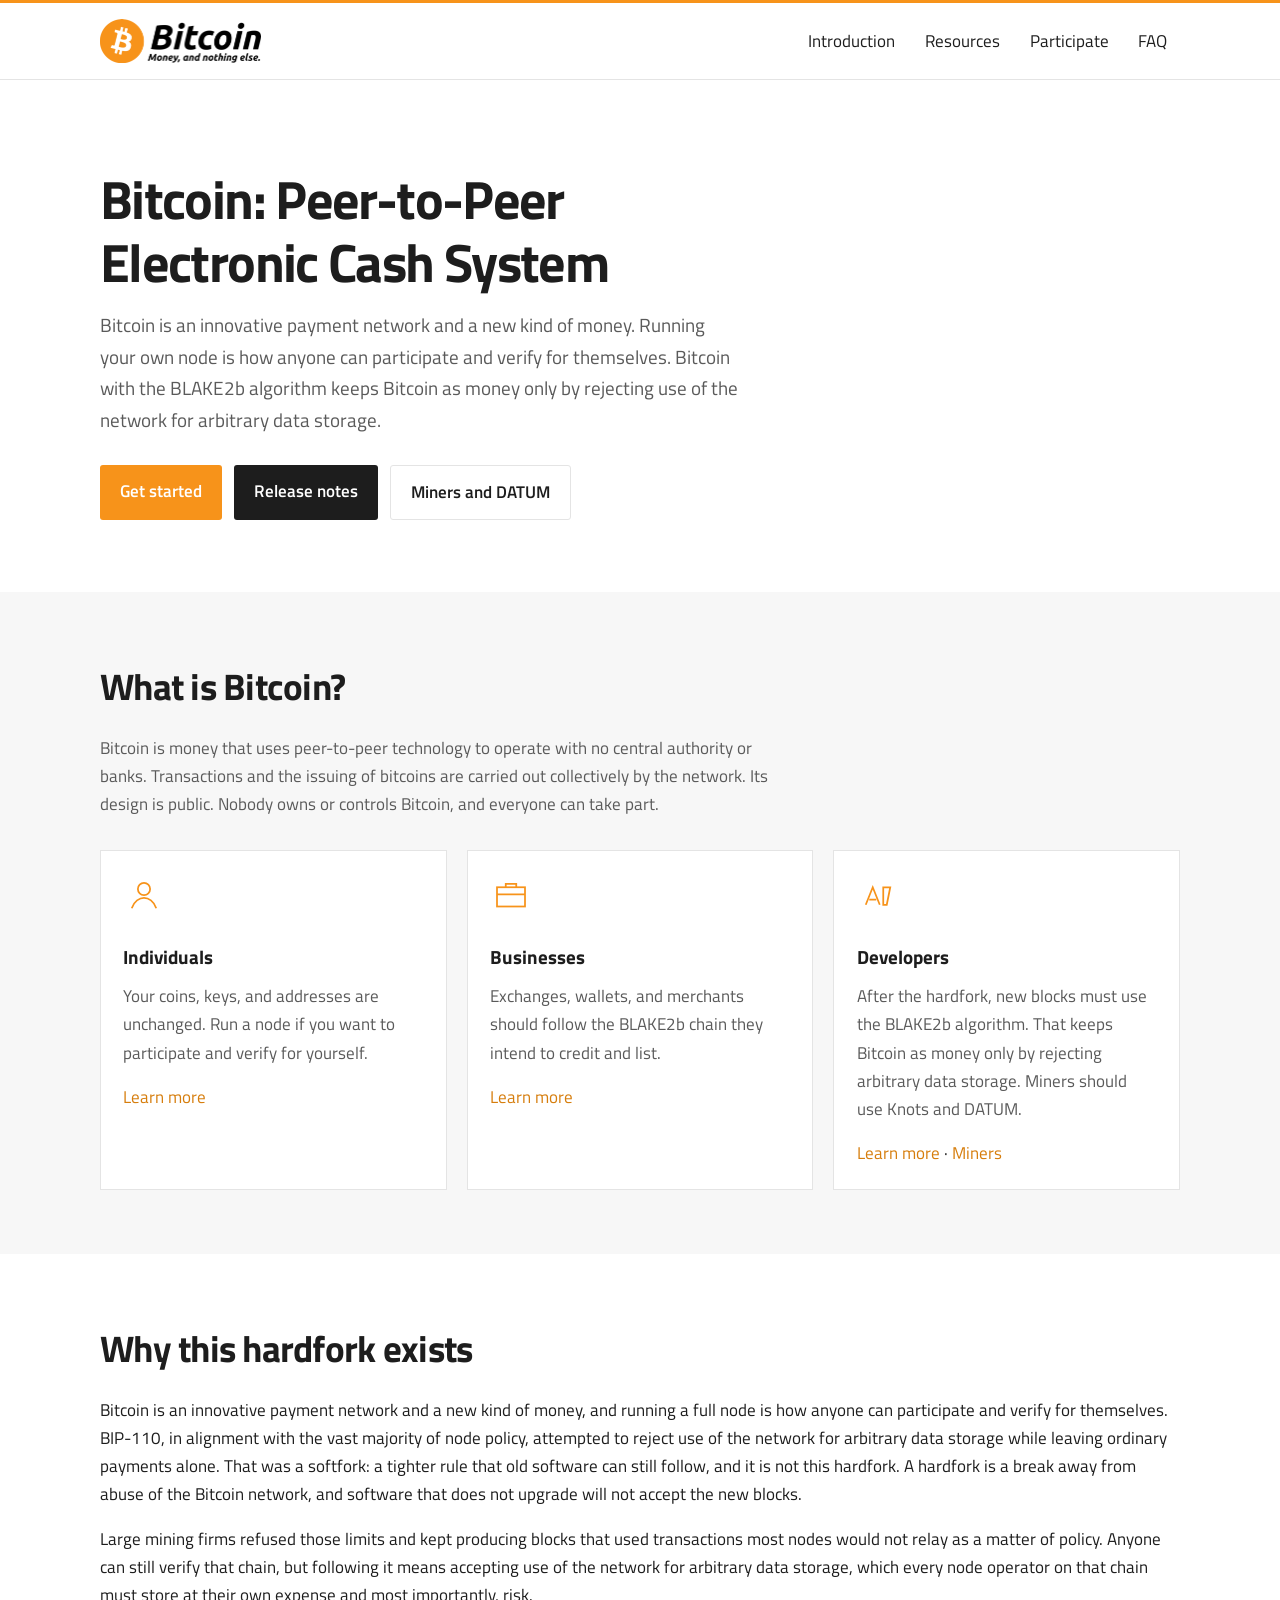
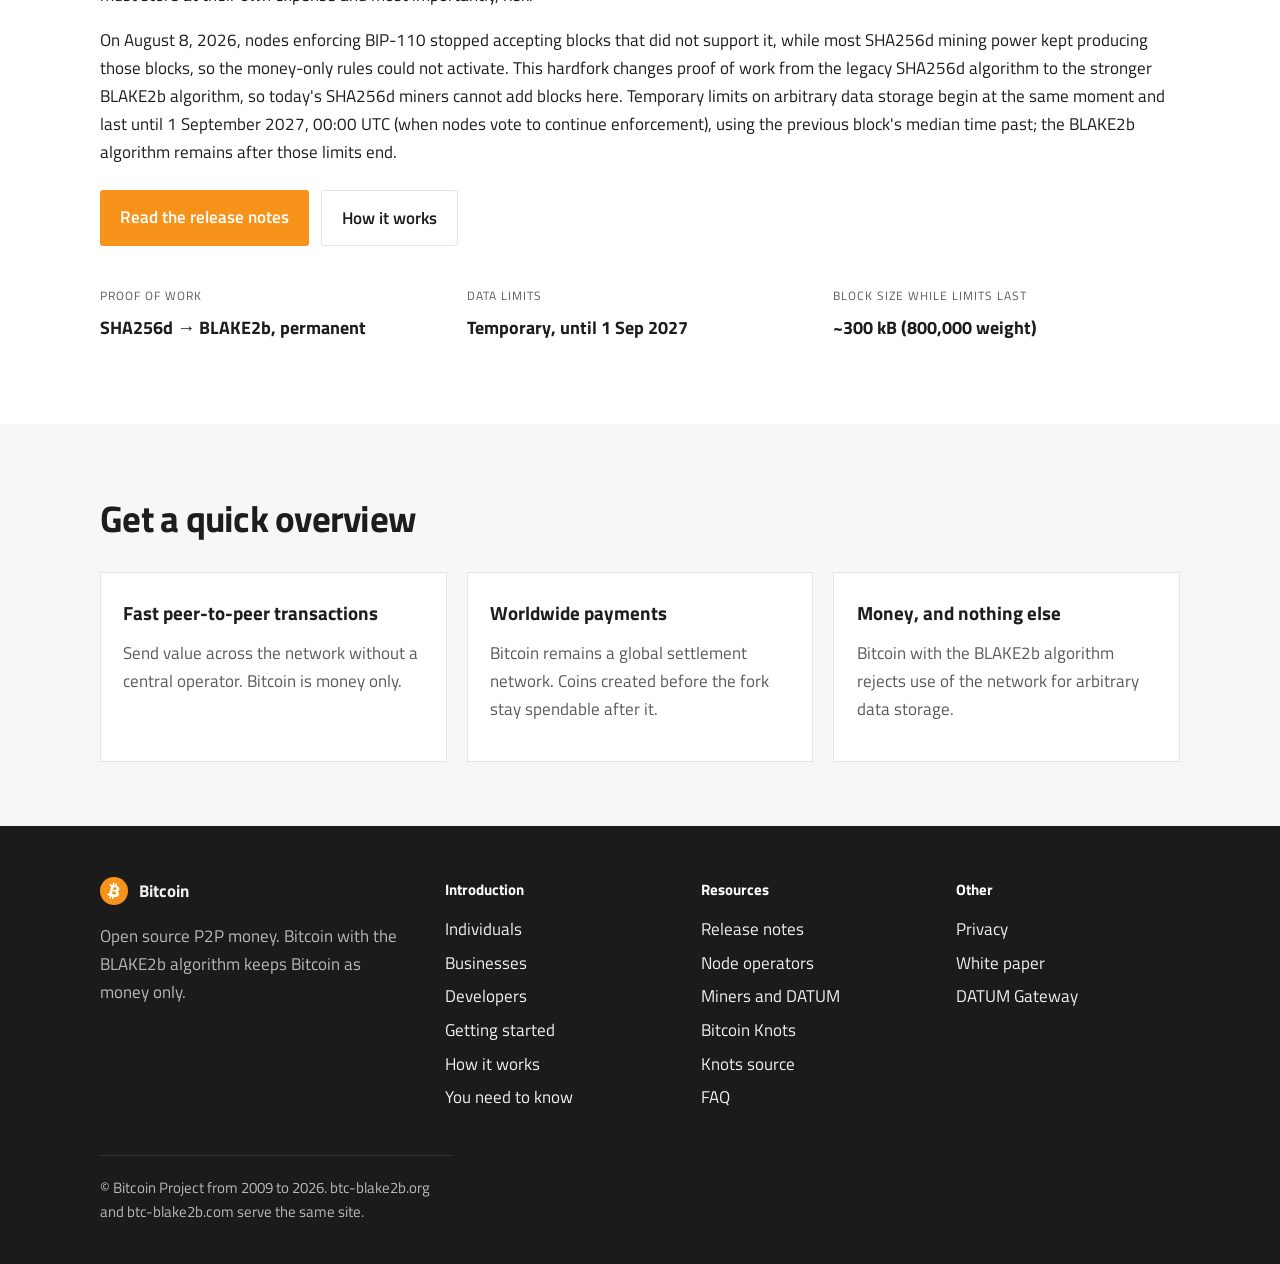
==== index.html @ 5c1cc830 "Add the public btc-blake2b.org site source." ====
<!DOCTYPE html>
<html lang="en">
<head>
    <meta charset="UTF-8">
    <meta name="viewport" content="width=device-width, initial-scale=1.0">
    <title>Bitcoin - Open source P2P money</title>
    <meta name="description" content="Bitcoin is an innovative payment network and a new kind of money. Bitcoin with the BLAKE2b algorithm keeps Bitcoin as money only by rejecting arbitrary data storage.">
    <meta name="keywords" content="Bitcoin, BIP-110, BLAKE2b, proof of work, hardfork, peer-to-peer electronic cash, node">
    <meta name="author" content="Bitcoin">
    <meta name="robots" content="index,follow,max-image-preview:large,max-snippet:-1,max-video-preview:-1">
    <meta name="referrer" content="strict-origin-when-cross-origin">
    <meta name="theme-color" content="#f7931a">
    <link rel="canonical" href="https://btc-blake2b.org/">
    <meta property="og:title" content="Bitcoin - Open source P2P money">
    <meta property="og:description" content="Bitcoin is an innovative payment network and a new kind of money. Bitcoin with the BLAKE2b algorithm keeps Bitcoin as money only by rejecting arbitrary data storage.">
    <meta property="og:type" content="website">
    <meta property="og:site_name" content="Bitcoin">
    <meta property="og:url" content="https://btc-blake2b.org/">
    <meta property="og:image" content="https://btc-blake2b.org/media/og-image.png?v=2">
    <meta property="og:image:type" content="image/png">
    <meta property="og:image:width" content="1200">
    <meta property="og:image:height" content="628">
    <meta name="twitter:card" content="summary_large_image">
    <meta name="twitter:title" content="Bitcoin - Open source P2P money">
    <meta name="twitter:description" content="Bitcoin is an innovative payment network and a new kind of money. Bitcoin with the BLAKE2b algorithm keeps Bitcoin as money only by rejecting arbitrary data storage.">
    <meta name="twitter:image" content="https://btc-blake2b.org/media/og-image.png?v=2">
    <link rel="icon" href="/media/logo.svg" type="image/svg+xml">
    <link rel="apple-touch-icon" href="/media/logo.svg">
    <link rel="stylesheet" href="/static/style.css?v=8">
    <script type="application/ld+json">
    {
        "@context": "https://schema.org",
        "@type": "WebSite",
        "name": "Bitcoin",
        "url": "https://btc-blake2b.org/",
        "description": "Bitcoin is an innovative payment network and a new kind of money. Bitcoin with the BLAKE2b algorithm keeps Bitcoin as money only by rejecting arbitrary data storage.",
        "alternateName": ["btc-blake2b.org", "btc-blake2b.com"]
    }
    </script>
</head>
<body>
    <a class="skip-link" href="#content">Skip to content</a>
    <header class="site-header">
        <div class="wrap header-bar">
            <a class="brand" href="/">
                <img src="/media/header-logo.png?v=2" alt="Bitcoin">
            </a>
            <button class="nav-toggle" type="button" data-nav-toggle aria-expanded="false" aria-controls="site-nav">Menu</button>
            <nav class="site-nav" id="site-nav" data-site-nav aria-label="Primary">
                <div class="nav-item" data-dropdown>
                    <button type="button" data-dropdown-button aria-expanded="false">Introduction</button>
                    <div class="dropdown-menu">
                        <a href="/individuals">Individuals</a>
                        <a href="/businesses">Businesses</a>
                        <a href="/developers">Developers</a>
                        <a href="/getting-started">Getting started</a>
                        <a href="/how-it-works">How it works</a>
                        <a href="/you-need-to-know">You need to know</a>
                    </div>
                </div>
                <div class="nav-item" data-dropdown>
                    <button type="button" data-dropdown-button aria-expanded="false">Resources</button>
                    <div class="dropdown-menu">
                        <a href="/release">Release notes</a>
                        <a href="/nodes">Node operators</a>
                        <a href="/miners">Miners and DATUM</a>
                        <a href="https://bitcoinknots.org/" rel="noopener">Bitcoin Knots</a>
                        <a href="https://github.com/bitcoinknots/bitcoin" rel="noopener">Knots source</a>
                    </div>
                </div>
                <a href="/getting-started">Participate</a>
                <a href="/faq">FAQ</a>
            </nav>
        </div>
    </header>

    <main id="content">
        <section class="hero">
            <div class="wrap">
                <h1>Bitcoin: Peer-to-Peer Electronic Cash System</h1>
                <p class="lede">Bitcoin is an innovative payment network and a new kind of money. Running your own node is how anyone can participate and verify for themselves. Bitcoin with the BLAKE2b algorithm keeps Bitcoin as money only by rejecting use of the network for arbitrary data storage.</p>
                <div class="hero-actions">
                    <a class="button button-primary" href="/getting-started">Get started</a>
                    <a class="button button-secondary" href="/release">Release notes</a>
                    <a class="button button-ghost" href="/miners">Miners and DATUM</a>
                </div>
            </div>
        </section>

        <section class="section section-wash">
            <div class="wrap">
                <h2>What is Bitcoin?</h2>
                <p class="section-intro">Bitcoin is money that uses peer-to-peer technology to operate with no central authority or banks. Transactions and the issuing of bitcoins are carried out collectively by the network. Its design is public. Nobody owns or controls Bitcoin, and everyone can take part.</p>
                <div class="audience-grid" style="margin-top:2rem;">
                    <article class="audience-card">
                        <svg class="icon-mark" viewBox="0 0 48 48" aria-hidden="true"><circle cx="24" cy="16" r="7" fill="none" stroke="currentColor" stroke-width="2"/><path d="M10 38c2.5-8 9-12 14-12s11.5 4 14 12" fill="none" stroke="currentColor" stroke-width="2"/></svg>
                        <h3>Individuals</h3>
                        <p>Your coins, keys, and addresses are unchanged. Run a node if you want to participate and verify for yourself.</p>
                        <a href="/individuals">Learn more</a>
                    </article>
                    <article class="audience-card">
                        <svg class="icon-mark" viewBox="0 0 48 48" aria-hidden="true"><rect x="8" y="14" width="32" height="22" fill="none" stroke="currentColor" stroke-width="2"/><path d="M8 22h32M18 14v-4h12v4" fill="none" stroke="currentColor" stroke-width="2"/></svg>
                        <h3>Businesses</h3>
                        <p>Exchanges, wallets, and merchants should follow the BLAKE2b chain they intend to credit and list.</p>
                        <a href="/businesses">Learn more</a>
                    </article>
                    <article class="audience-card">
                        <svg class="icon-mark" viewBox="0 0 48 48" aria-hidden="true"><path d="M10 34l8-20 8 20M14 28h8M30 14h8l-4 20h-4z" fill="none" stroke="currentColor" stroke-width="2"/></svg>
                        <h3>Developers</h3>
                        <p>After the hardfork, new blocks must use the BLAKE2b algorithm. That keeps Bitcoin as money only by rejecting arbitrary data storage. Miners should use Knots and DATUM.</p>
                        <a href="/developers">Learn more</a> · <a href="/miners">Miners</a>
                    </article>
                </div>
            </div>
        </section>

        <section class="section">
            <div class="wrap">
                <h2>Why this hardfork exists</h2>
                <p>Bitcoin is an innovative payment network and a new kind of money, and running a full node is how anyone can participate and verify for themselves. BIP-110, in alignment with the vast majority of node policy, attempted to reject use of the network for arbitrary data storage while leaving ordinary payments alone. That was a softfork: a tighter rule that old software can still follow, and it is not this hardfork. A hardfork is a break away from abuse of the Bitcoin network, and software that does not upgrade will not accept the new blocks.</p>
                <p>Large mining firms refused those limits and kept producing blocks that used transactions most nodes would not relay as a matter of policy. Anyone can still verify that chain, but following it means accepting use of the network for arbitrary data storage, which every node operator on that chain must store at their own expense and most importantly, risk.</p>
                <p>On August 8, 2026, nodes enforcing BIP-110 stopped accepting blocks that did not support it, while most SHA256d mining power kept producing those blocks, so the money-only rules could not activate. This hardfork changes proof of work from the legacy SHA256d algorithm to the stronger BLAKE2b algorithm, so today's SHA256d miners cannot add blocks here. Temporary limits on arbitrary data storage begin at the same moment and last until 1 September 2027, 00:00 UTC (when nodes vote to continue enforcement), using the previous block's median time past; the BLAKE2b algorithm remains after those limits end.</p>
                <div class="button-row" style="margin-top:1.5rem;">
                    <a class="button button-primary" href="/release">Read the release notes</a>
                    <a class="button button-ghost" href="/how-it-works">How it works</a>
                </div>
                <dl class="fact-row">
                    <div class="fact">
                        <dt>Proof of work</dt>
                        <dd>SHA256d → BLAKE2b, permanent</dd>
                    </div>
                    <div class="fact">
                        <dt>Data limits</dt>
                        <dd>Temporary, until 1 Sep 2027</dd>
                    </div>
                    <div class="fact">
                        <dt>Block size while limits last</dt>
                        <dd>~300 kB (800,000 weight)</dd>
                    </div>
                </dl>
            </div>
        </section>

        <section class="section section-wash">
            <div class="wrap">
                <h2>Get a quick overview</h2>
                <div class="feature-grid" style="margin-top:1.5rem;">
                    <article class="feature-card">
                        <h3>Fast peer-to-peer transactions</h3>
                        <p>Send value across the network without a central operator. Bitcoin is money only.</p>
                    </article>
                    <article class="feature-card">
                        <h3>Worldwide payments</h3>
                        <p>Bitcoin remains a global settlement network. Coins created before the fork stay spendable after it.</p>
                    </article>
                    <article class="feature-card">
                        <h3>Money, and nothing else</h3>
                        <p>Bitcoin with the BLAKE2b algorithm rejects use of the network for arbitrary data storage.</p>
                    </article>
                </div>
            </div>
        </section>
    </main>

    <footer class="site-footer">
        <div class="wrap">
            <div class="footer-grid">
                <div>
                    <a class="footer-brand" href="/">
                        <img src="/media/logo.svg" alt="">
                        Bitcoin
                    </a>
                    <p>Open source P2P money. Bitcoin with the BLAKE2b algorithm keeps Bitcoin as money only.</p>
                </div>
                <div>
                    <h2>Introduction</h2>
                    <ul>
                        <li><a href="/individuals">Individuals</a></li>
                        <li><a href="/businesses">Businesses</a></li>
                        <li><a href="/developers">Developers</a></li>
                        <li><a href="/getting-started">Getting started</a></li>
                        <li><a href="/how-it-works">How it works</a></li>
                        <li><a href="/you-need-to-know">You need to know</a></li>
                    </ul>
                </div>
                <div>
                    <h2>Resources</h2>
                    <ul>
                        <li><a href="/release">Release notes</a></li>
                        <li><a href="/nodes">Node operators</a></li>
                        <li><a href="/miners">Miners and DATUM</a></li>
                        <li><a href="https://bitcoinknots.org/" rel="noopener">Bitcoin Knots</a></li>
                        <li><a href="https://github.com/bitcoinknots/bitcoin" rel="noopener">Knots source</a></li>
                        <li><a href="/faq">FAQ</a></li>
                    </ul>
                </div>
                <div>
                    <h2>Other</h2>
                    <ul>
                        <li><a href="/privacy">Privacy</a></li>
                        <li><a href="https://bitcoin.org/bitcoin.pdf" rel="noopener">White paper</a></li>
                        <li><a href="https://github.com/innerhat-dev/datum_gateway" rel="noopener">DATUM Gateway</a></li>
                    </ul>
                </div>
            </div>
            <p class="footer-note">© Bitcoin Project from 2009 to 2026. btc-blake2b.org and btc-blake2b.com serve the same site.</p>
        </div>
    </footer>
    <script src="/static/site.js?v=4"></script>
</body>
</html>
---- static/style.css ----
/* Titillium Web, same faces bitcoin.org ships. SIL Open Font License 1.1. Served locally. */
@font-face {
  font-family: "Titillium Web";
  src: url("/static/fonts/TitilliumWeb-Regular.woff2") format("woff2"),
       url("/static/fonts/TitilliumWeb-Regular.woff") format("woff");
  font-weight: 400;
  font-style: normal;
  font-display: swap;
}

@font-face {
  font-family: "Titillium Web";
  src: url("/static/fonts/TitilliumWeb-Italic.woff2") format("woff2"),
       url("/static/fonts/TitilliumWeb-Italic.woff") format("woff");
  font-weight: 400;
  font-style: italic;
  font-display: swap;
}

@font-face {
  font-family: "Titillium Web";
  src: url("/static/fonts/TitilliumWeb-SemiBold.woff2") format("woff2"),
       url("/static/fonts/TitilliumWeb-SemiBold.woff") format("woff");
  font-weight: 600;
  font-style: normal;
  font-display: swap;
}

@font-face {
  font-family: "Titillium Web";
  src: url("/static/fonts/TitilliumWeb-Bold.woff2") format("woff2"),
       url("/static/fonts/TitilliumWeb-Bold.woff") format("woff");
  font-weight: 700;
  font-style: normal;
  font-display: swap;
}

:root {
  --btc-orange: #f7931a;
  --btc-orange-dark: #d67d0c;
  --ink: #1d1d1d;
  --muted: #5a5a5a;
  --line: #e4e4e4;
  --paper: #ffffff;
  --wash: #f7f7f7;
  --footer: #1b1b1b;
  --max: 1080px;
  --font: "Titillium Web", Arial, sans-serif;
}

*,
*::before,
*::after {
  box-sizing: border-box;
}

html {
  scroll-behavior: smooth;
}

body {
  margin: 0;
  color: var(--ink);
  background: var(--paper);
  font-family: var(--font);
  font-size: 17px;
  line-height: 1.65;
}

img {
  max-width: 100%;
  height: auto;
}

a {
  color: var(--btc-orange-dark);
  text-decoration: none;
}

a:hover,
a:focus-visible {
  color: var(--btc-orange);
  text-decoration: underline;
}

code {
  font-family: Consolas, "Liberation Mono", Menlo, monospace;
  font-size: 0.92em;
  background: #f1f1f1;
  padding: 0.1em 0.35em;
  border-radius: 3px;
}

pre {
  overflow-x: auto;
  background: #f1f1f1;
  padding: 1rem 1.1rem;
  border-radius: 3px;
}

pre code {
  padding: 0;
  background: none;
}

.skip-link {
  position: absolute;
  left: -999px;
  top: 0;
  background: var(--ink);
  color: #fff;
  padding: 0.6rem 1rem;
  z-index: 100;
}

.skip-link:focus {
  left: 1rem;
  top: 1rem;
}

.wrap {
  width: min(calc(100% - 2.5rem), var(--max));
  margin: 0 auto;
}

.site-header {
  border-top: 3px solid var(--btc-orange);
  border-bottom: 1px solid var(--line);
  background: var(--paper);
}

.header-bar {
  display: flex;
  align-items: center;
  justify-content: space-between;
  min-height: 76px;
  gap: 1.5rem;
}

.brand {
  display: flex;
  align-items: center;
  gap: 0.7rem;
  color: var(--ink);
  text-decoration: none;
  font-weight: 700;
  letter-spacing: 0.01em;
}

.brand:hover,
.brand:focus-visible {
  color: var(--ink);
  text-decoration: none;
}

.brand img {
  display: block;
  height: 44px;
  width: auto;
}

.brand-text {
  display: flex;
  flex-direction: column;
  line-height: 1.1;
}

.brand-text strong {
  font-size: 1.15rem;
}

.brand-text span {
  font-size: 0.72rem;
  font-weight: 600;
  letter-spacing: 0.08em;
  text-transform: uppercase;
  color: var(--muted);
}

.nav-toggle {
  display: none;
  border: 1px solid var(--line);
  background: var(--paper);
  color: var(--ink);
  padding: 0.45rem 0.7rem;
  font: inherit;
  cursor: pointer;
}

.site-nav {
  display: flex;
  align-items: center;
  gap: 0.25rem;
}

.nav-item {
  position: relative;
}

.site-nav a,
.site-nav button {
  display: block;
  padding: 0.7rem 0.8rem;
  color: var(--ink);
  background: none;
  border: 0;
  font: inherit;
  cursor: pointer;
}

.site-nav a:hover,
.site-nav button:hover,
.site-nav a:focus-visible,
.site-nav button:focus-visible,
.site-nav a[aria-current="page"] {
  color: var(--btc-orange-dark);
  text-decoration: none;
}

.dropdown-menu {
  display: none;
  position: absolute;
  top: 100%;
  left: 0;
  min-width: 220px;
  background: var(--paper);
  border: 1px solid var(--line);
  box-shadow: 0 10px 24px rgba(0, 0, 0, 0.08);
  padding: 0.4rem 0;
  z-index: 20;
}

.nav-item:hover .dropdown-menu,
.nav-item:focus-within .dropdown-menu,
.nav-item.is-open .dropdown-menu {
  display: block;
}

.dropdown-menu a {
  padding: 0.55rem 1rem;
}

.hero {
  padding: 5.5rem 0 4.5rem;
}

.hero h1 {
  margin: 0 0 1rem;
  font-size: clamp(2.1rem, 5vw, 3.4rem);
  line-height: 1.15;
  letter-spacing: -0.03em;
  max-width: 18ch;
}

.hero .lede {
  max-width: 40rem;
  font-size: 1.2rem;
  color: var(--muted);
  margin: 0 0 1.8rem;
}

.hero-actions,
.button-row {
  display: flex;
  flex-wrap: wrap;
  gap: 0.75rem;
}

.button {
  display: inline-block;
  padding: 0.8rem 1.25rem;
  border-radius: 3px;
  font-weight: 600;
  text-decoration: none;
}

.button:hover,
.button:focus-visible {
  text-decoration: none;
}

.button-primary {
  background: var(--btc-orange);
  color: #fff;
}

.button-primary:hover,
.button-primary:focus-visible {
  background: var(--btc-orange-dark);
  color: #fff;
}

.button-secondary {
  background: var(--ink);
  color: #fff;
}

.button-secondary:hover,
.button-secondary:focus-visible {
  color: #fff;
  opacity: 0.92;
}

.button-ghost {
  border: 1px solid var(--line);
  color: var(--ink);
  background: var(--paper);
}

.button-ghost:hover,
.button-ghost:focus-visible {
  color: var(--ink);
  border-color: var(--ink);
}

.section {
  padding: 4rem 0;
}

.section-wash {
  background: var(--wash);
}

.section h2,
.page-header h1 {
  margin: 0 0 1rem;
  font-size: clamp(1.7rem, 3vw, 2.3rem);
  letter-spacing: -0.02em;
}

.section-intro,
.page-header p {
  max-width: 42rem;
  color: var(--muted);
}

.page-header {
  padding: 3.2rem 0 0.5rem;
}

.page-header .kicker {
  margin: 0 0 0.6rem;
  color: var(--btc-orange-dark);
  font-size: 0.82rem;
  font-weight: 700;
  letter-spacing: 0.08em;
  text-transform: uppercase;
}

.prose {
  max-width: 46rem;
  padding: 0 0 4rem;
}

.prose h2,
.prose h3 {
  margin-top: 2.2rem;
  letter-spacing: -0.02em;
}

.prose p,
.prose li {
  color: #333;
}

.prose ul,
.prose ol {
  padding-left: 1.2rem;
}

.prose table {
  width: 100%;
  border-collapse: collapse;
  margin: 1.2rem 0;
  font-size: 0.95rem;
}

.prose th,
.prose td {
  text-align: left;
  vertical-align: top;
  padding: 0.55rem 0.7rem 0.55rem 0;
  border-bottom: 1px solid var(--line);
}

.prose th {
  font-weight: 600;
  color: var(--ink);
}

.card-grid,
.feature-grid,
.audience-grid {
  display: grid;
  gap: 1.25rem;
}

.audience-grid,
.feature-grid {
  grid-template-columns: repeat(3, 1fr);
}

.card-grid {
  grid-template-columns: repeat(2, 1fr);
}

.card,
.audience-card,
.feature-card {
  background: var(--paper);
  border: 1px solid var(--line);
  padding: 1.5rem 1.4rem 1.4rem;
}

.audience-card h3,
.feature-card h3,
.card h3 {
  margin: 0 0 0.6rem;
  font-size: 1.2rem;
}

.audience-card p,
.feature-card p,
.card p {
  margin: 0 0 1rem;
  color: var(--muted);
}

.icon-mark {
  width: 42px;
  height: 42px;
  margin-bottom: 1rem;
  color: var(--btc-orange);
}

.fact-row {
  display: grid;
  grid-template-columns: repeat(3, 1fr);
  gap: 1.25rem;
  margin-top: 2.5rem;
}

.fact dt {
  font-size: 0.78rem;
  text-transform: uppercase;
  letter-spacing: 0.08em;
  color: var(--muted);
  margin-bottom: 0.35rem;
}

.fact dd {
  margin: 0;
  font-weight: 700;
  font-size: 1.15rem;
}

.faq-index {
  display: grid;
  grid-template-columns: 1fr 1fr;
  gap: 0.4rem 1.5rem;
  margin: 0 0 2.5rem;
  padding-left: 1.2rem;
  list-style: disc;
}

.faq-index li {
  margin-left: 0.2rem;
}

.faq-item {
  border-top: 1px solid var(--line);
  padding: 1.5rem 0 0.4rem;
}

.faq-item h2 {
  font-size: 1.25rem;
  margin: 0 0 0.7rem;
}

.callout {
  border-left: 3px solid var(--btc-orange);
  background: #fff8ee;
  padding: 1rem 1.15rem;
  margin: 1.5rem 0;
}

.site-footer {
  background: var(--footer);
  color: #d8d8d8;
  padding: 3.2rem 0 1.6rem;
}

.site-footer p {
  color: #b8b8b8;
  max-width: 22rem;
}

.site-footer a {
  color: #f0f0f0;
}

.footer-grid {
  display: grid;
  grid-template-columns: 1.4fr repeat(3, 1fr);
  gap: 2rem;
}

.footer-brand {
  display: flex;
  align-items: center;
  gap: 0.7rem;
  color: #fff;
  font-weight: 700;
  text-decoration: none;
}

.footer-brand:hover {
  color: #fff;
  text-decoration: none;
}

.footer-brand img {
  width: 28px;
  height: 28px;
}

.site-footer h2 {
  margin: 0 0 0.8rem;
  font-size: 0.95rem;
  color: #fff;
}

.site-footer ul {
  list-style: none;
  margin: 0;
  padding: 0;
}

.site-footer li {
  margin: 0.35rem 0;
}

.footer-note {
  margin-top: 2.4rem;
  padding-top: 1.2rem;
  border-top: 1px solid #333;
  color: #9a9a9a;
  font-size: 0.92rem;
}

@media (max-width: 860px) {
  .brand img {
    height: 32px;
  }

  .nav-toggle {
    display: inline-block;
  }

  .site-nav {
    display: none;
    position: absolute;
    left: 0;
    right: 0;
    top: 76px;
    background: var(--paper);
    border-bottom: 1px solid var(--line);
    flex-direction: column;
    align-items: stretch;
    padding: 0.5rem 1.25rem 1rem;
    z-index: 30;
  }

  .site-nav.is-open {
    display: flex;
  }

  .site-header {
    position: relative;
  }

  .dropdown-menu {
    position: static;
    border: 0;
    box-shadow: none;
    padding: 0 0 0.4rem 0.6rem;
  }

  .audience-grid,
  .feature-grid,
  .card-grid,
  .fact-row,
  .faq-index,
  .footer-grid {
    grid-template-columns: 1fr;
  }

  .hero {
    padding: 3.2rem 0 2.8rem;
  }
}
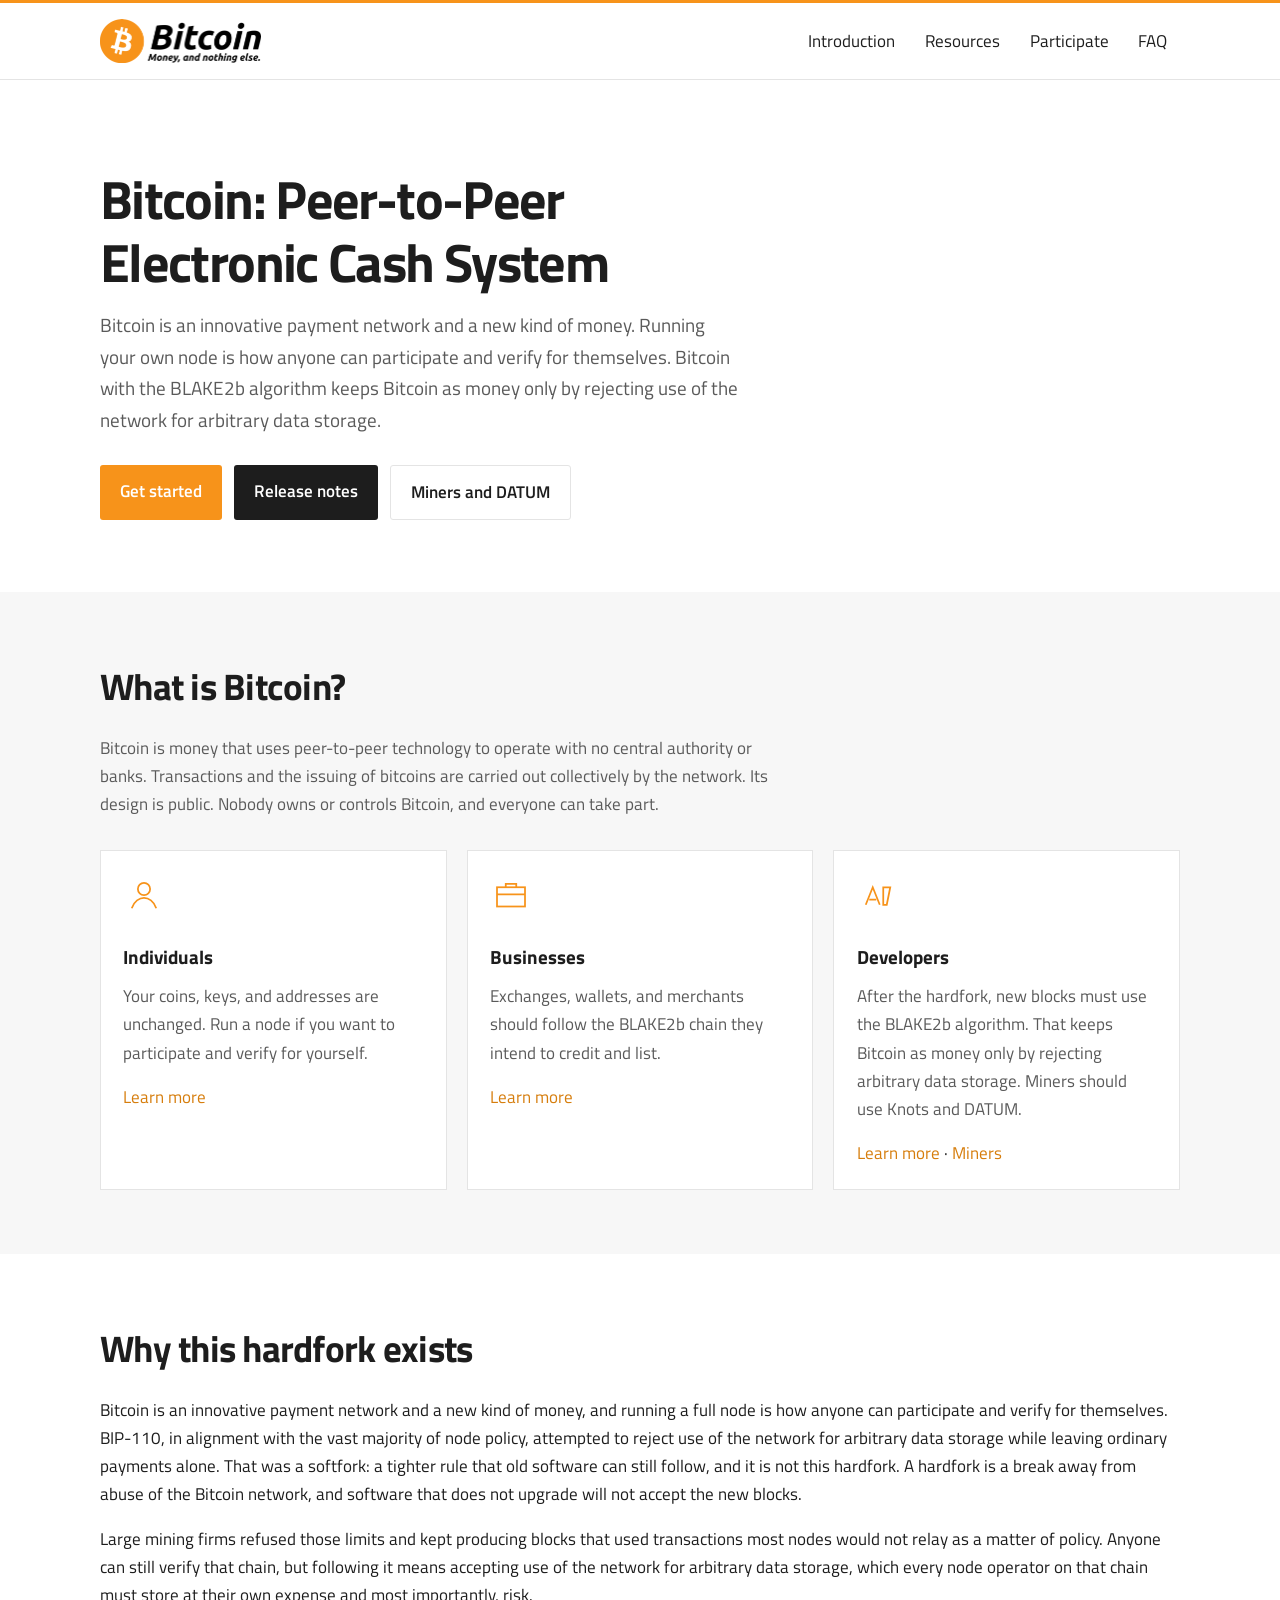
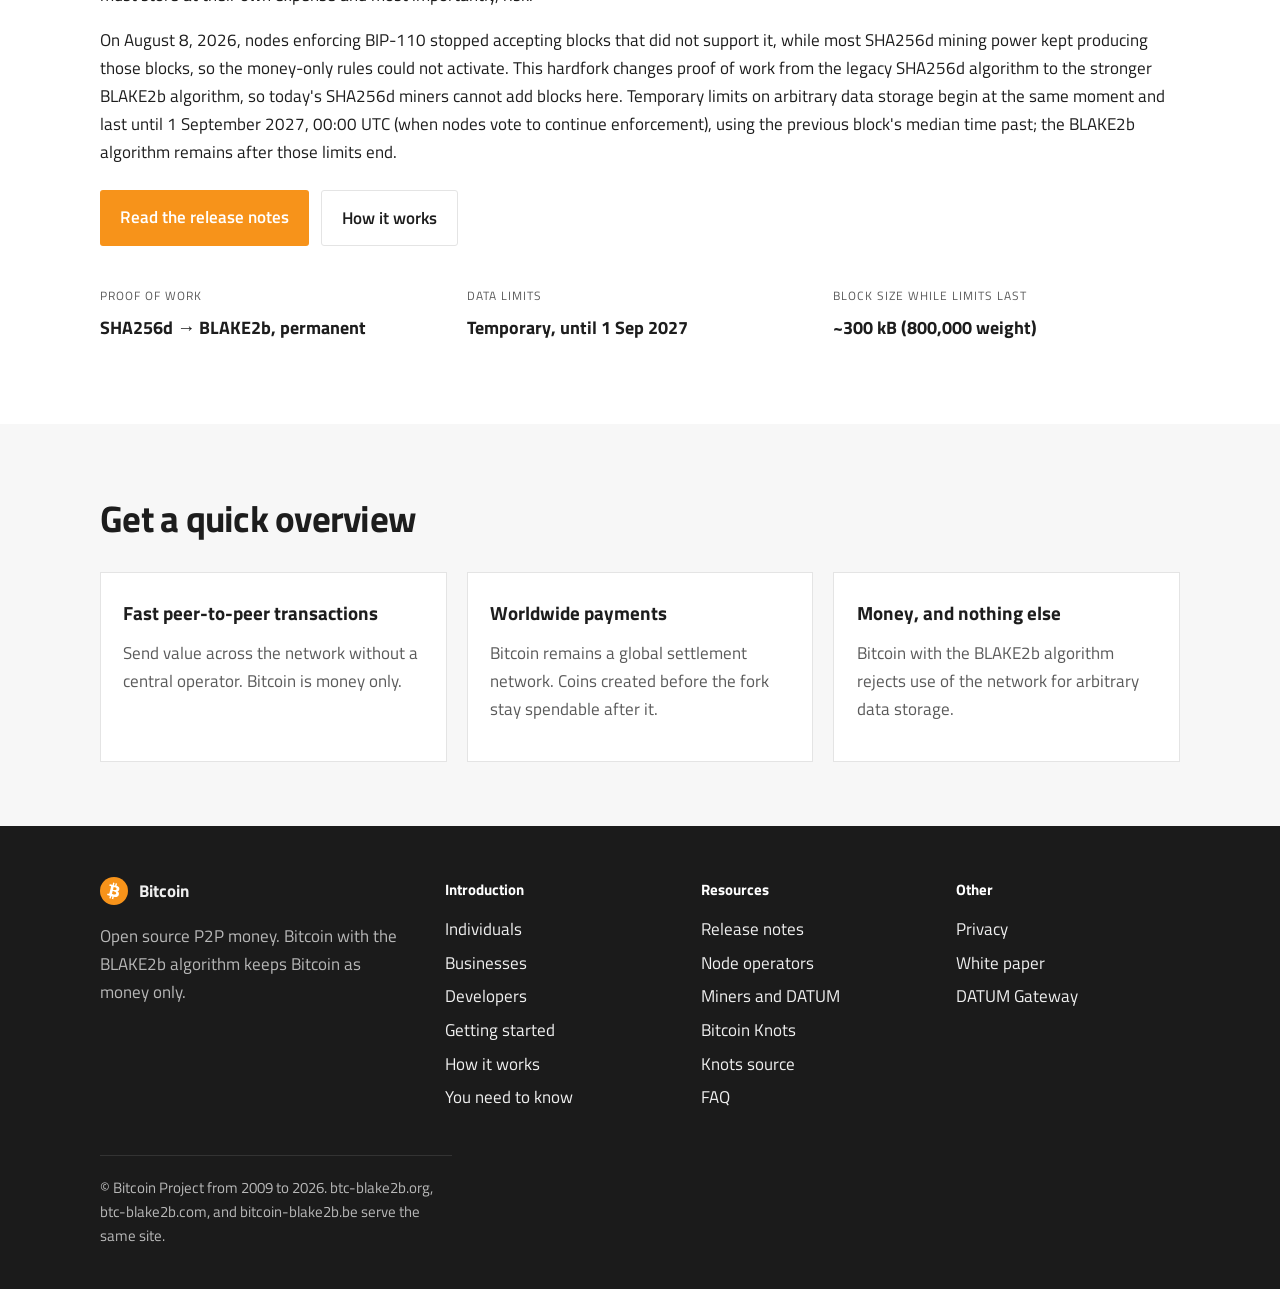
==== commit 943e5c46: "Publish RC5 mining guide; drop headline and testnet4 page." ====
--- a/index.html
+++ b/index.html
@@ -34,7 +34,7 @@
         "name": "Bitcoin",
         "url": "https://btc-blake2b.org/",
         "description": "Bitcoin is an innovative payment network and a new kind of money. Bitcoin with the BLAKE2b algorithm keeps Bitcoin as money only by rejecting arbitrary data storage.",
-        "alternateName": ["btc-blake2b.org", "btc-blake2b.com"]
+        "alternateName": ["btc-blake2b.org", "btc-blake2b.com", "bitcoin-blake2b.be"]
     }
     </script>
 </head>
@@ -203,7 +203,7 @@
                     </ul>
                 </div>
             </div>
-            <p class="footer-note">© Bitcoin Project from 2009 to 2026. btc-blake2b.org and btc-blake2b.com serve the same site.</p>
+            <p class="footer-note">© Bitcoin Project from 2009 to 2026. btc-blake2b.org, btc-blake2b.com, and bitcoin-blake2b.be serve the same site.</p>
         </div>
     </footer>
     <script src="/static/site.js?v=4"></script>
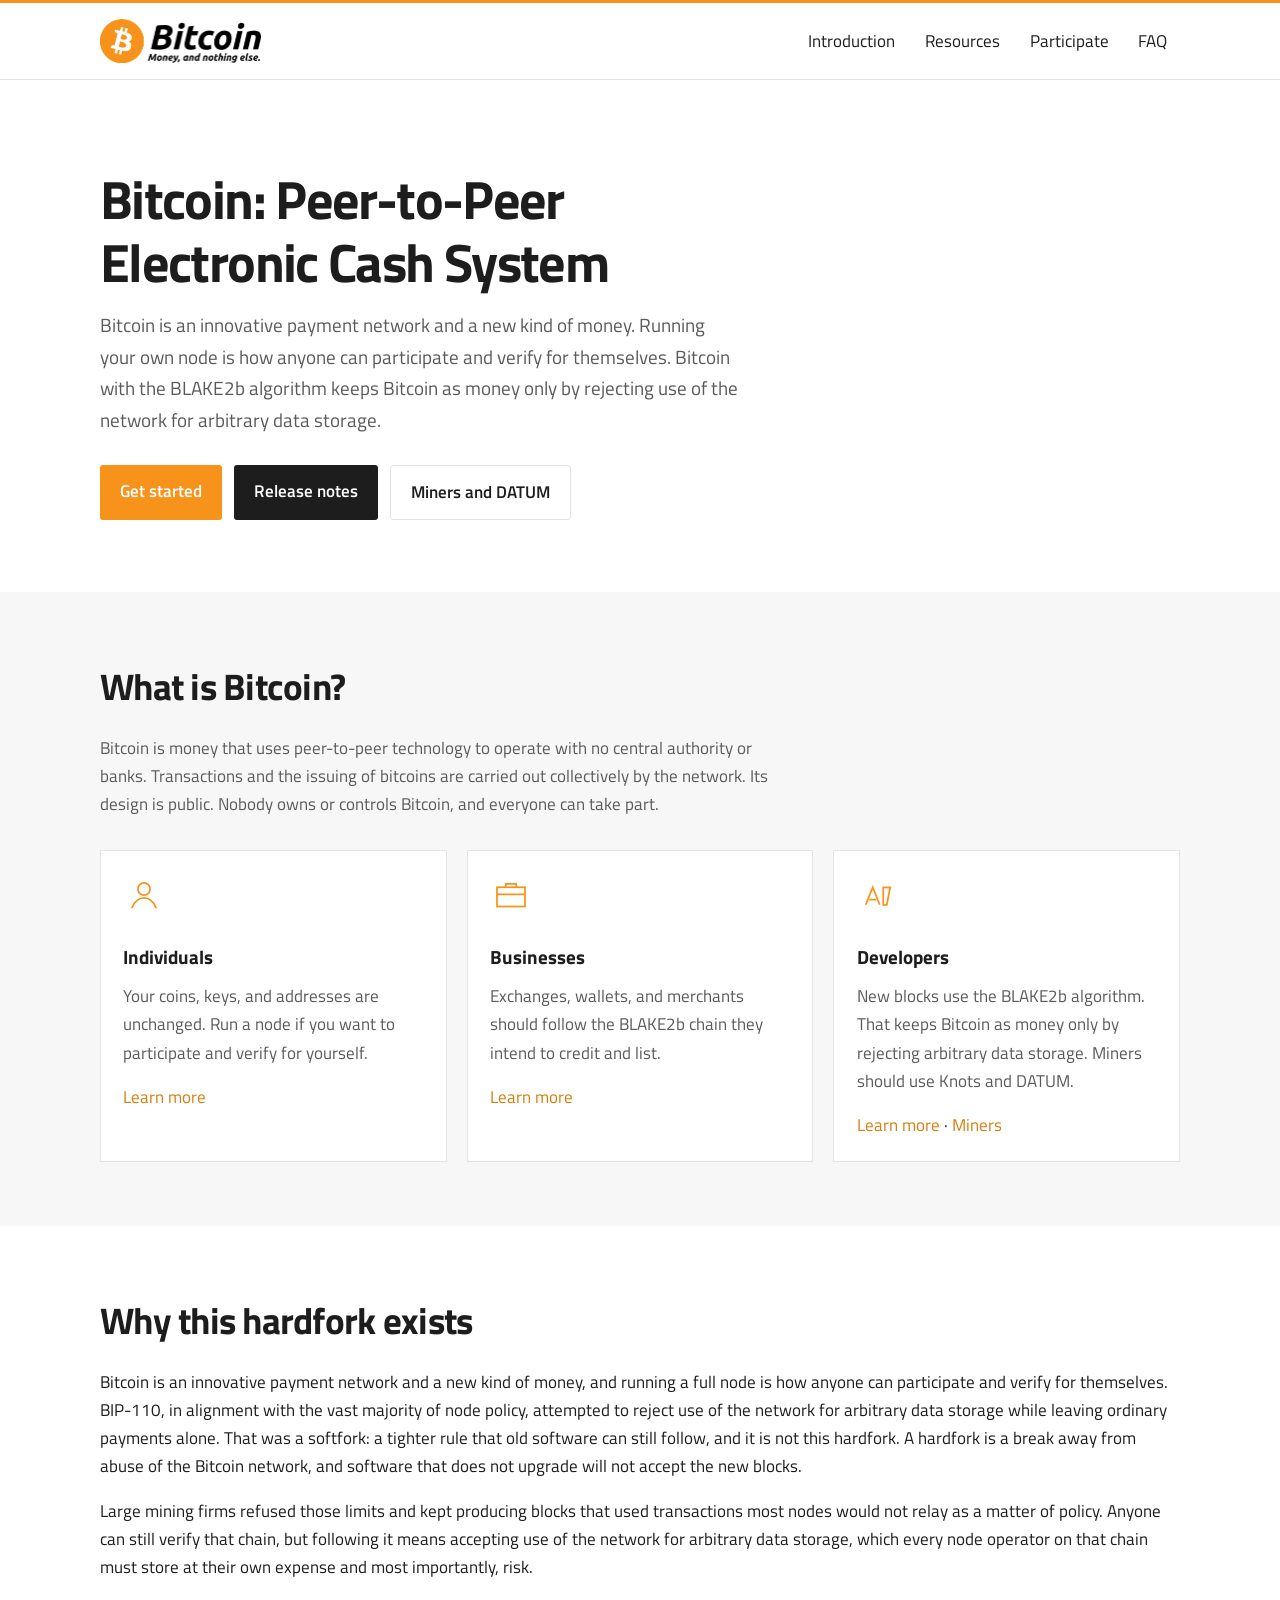
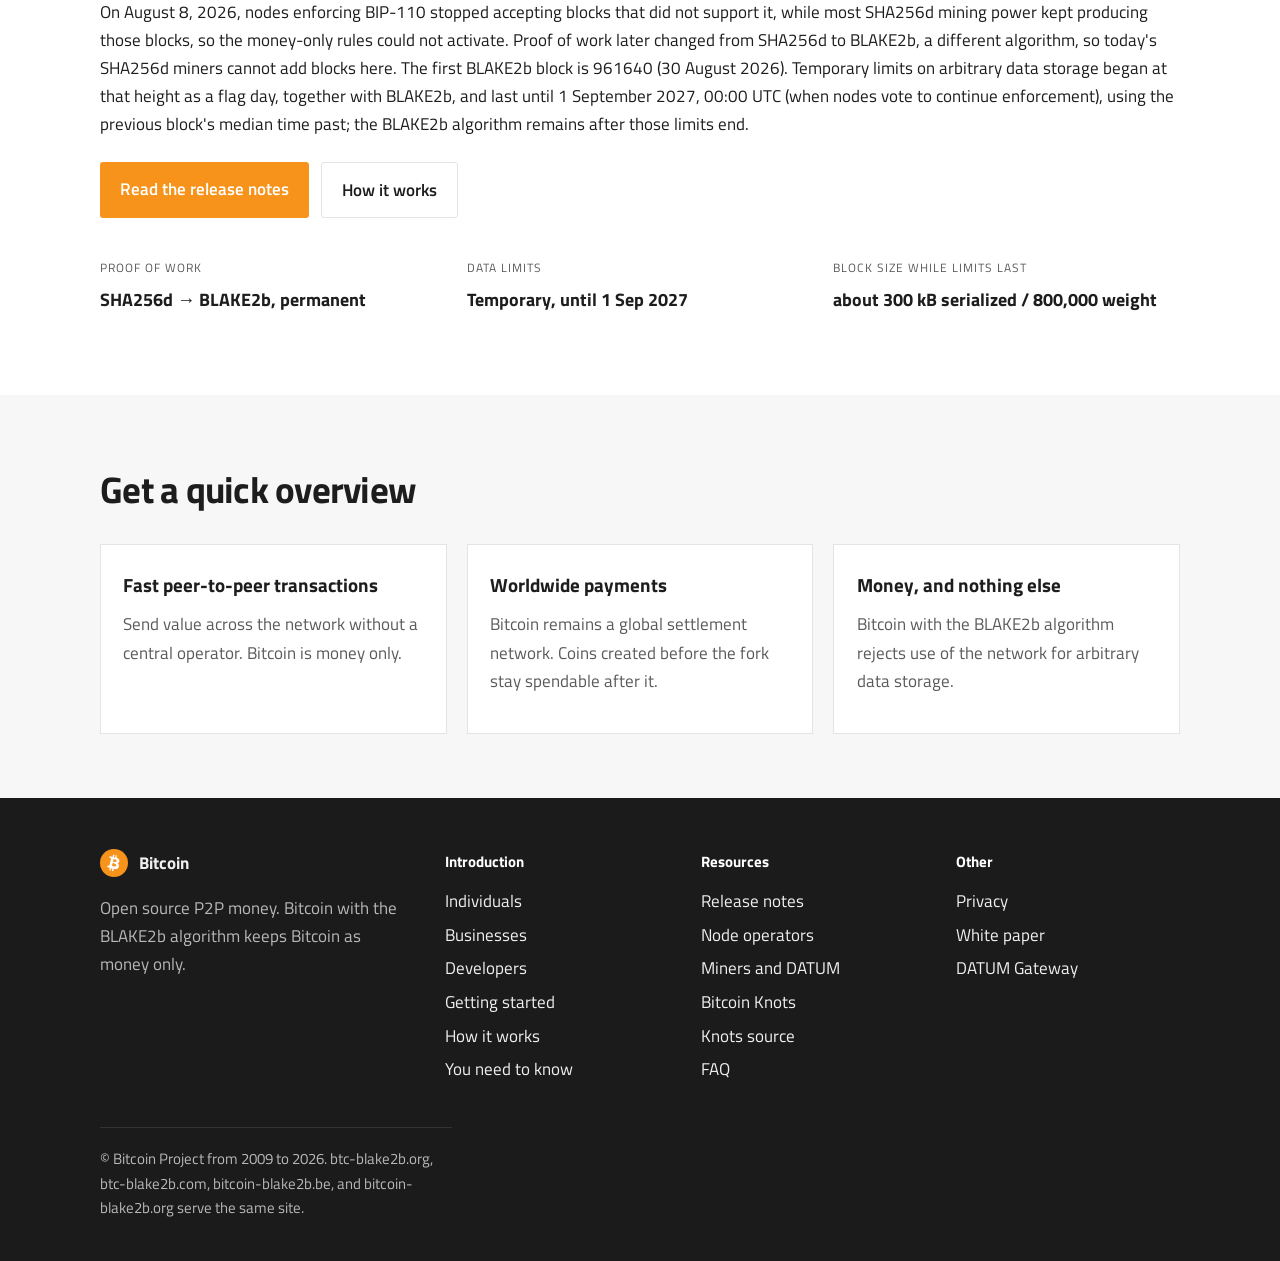
==== commit aeb87083: "Publish the 29.4.1 release notes and CONVOY DATUM copy." ====
--- a/index.html
+++ b/index.html
@@ -34,7 +34,7 @@
         "name": "Bitcoin",
         "url": "https://btc-blake2b.org/",
         "description": "Bitcoin is an innovative payment network and a new kind of money. Bitcoin with the BLAKE2b algorithm keeps Bitcoin as money only by rejecting arbitrary data storage.",
-        "alternateName": ["btc-blake2b.org", "btc-blake2b.com", "bitcoin-blake2b.be"]
+        "alternateName": ["btc-blake2b.org", "btc-blake2b.com", "bitcoin-blake2b.be", "bitcoin-blake2b.org"]
     }
     </script>
 </head>
@@ -64,7 +64,7 @@
                         <a href="/release">Release notes</a>
                         <a href="/nodes">Node operators</a>
                         <a href="/miners">Miners and DATUM</a>
-                        <a href="https://bitcoinknots.org/" rel="noopener">Bitcoin Knots</a>
+                        <a href="/mining">Bitcoin Knots</a>
                         <a href="https://github.com/bitcoinknots/bitcoin" rel="noopener">Knots source</a>
                     </div>
                 </div>
@@ -107,7 +107,7 @@
                     <article class="audience-card">
                         <svg class="icon-mark" viewBox="0 0 48 48" aria-hidden="true"><path d="M10 34l8-20 8 20M14 28h8M30 14h8l-4 20h-4z" fill="none" stroke="currentColor" stroke-width="2"/></svg>
                         <h3>Developers</h3>
-                        <p>After the hardfork, new blocks must use the BLAKE2b algorithm. That keeps Bitcoin as money only by rejecting arbitrary data storage. Miners should use Knots and DATUM.</p>
+                        <p>New blocks use the BLAKE2b algorithm. That keeps Bitcoin as money only by rejecting arbitrary data storage. Miners should use Knots and DATUM.</p>
                         <a href="/developers">Learn more</a> · <a href="/miners">Miners</a>
                     </article>
                 </div>
@@ -119,7 +119,7 @@
                 <h2>Why this hardfork exists</h2>
                 <p>Bitcoin is an innovative payment network and a new kind of money, and running a full node is how anyone can participate and verify for themselves. BIP-110, in alignment with the vast majority of node policy, attempted to reject use of the network for arbitrary data storage while leaving ordinary payments alone. That was a softfork: a tighter rule that old software can still follow, and it is not this hardfork. A hardfork is a break away from abuse of the Bitcoin network, and software that does not upgrade will not accept the new blocks.</p>
                 <p>Large mining firms refused those limits and kept producing blocks that used transactions most nodes would not relay as a matter of policy. Anyone can still verify that chain, but following it means accepting use of the network for arbitrary data storage, which every node operator on that chain must store at their own expense and most importantly, risk.</p>
-                <p>On August 8, 2026, nodes enforcing BIP-110 stopped accepting blocks that did not support it, while most SHA256d mining power kept producing those blocks, so the money-only rules could not activate. This hardfork changes proof of work from the legacy SHA256d algorithm to the stronger BLAKE2b algorithm, so today's SHA256d miners cannot add blocks here. Temporary limits on arbitrary data storage begin at the same moment and last until 1 September 2027, 00:00 UTC (when nodes vote to continue enforcement), using the previous block's median time past; the BLAKE2b algorithm remains after those limits end.</p>
+                <p>On August 8, 2026, nodes enforcing BIP-110 stopped accepting blocks that did not support it, while most SHA256d mining power kept producing those blocks, so the money-only rules could not activate. Proof of work later changed from SHA256d to BLAKE2b, a different algorithm, so today's SHA256d miners cannot add blocks here. The first BLAKE2b block is 961640 (30 August 2026). Temporary limits on arbitrary data storage began at that height as a flag day, together with BLAKE2b, and last until 1 September 2027, 00:00 UTC (when nodes vote to continue enforcement), using the previous block's median time past; the BLAKE2b algorithm remains after those limits end.</p>
                 <div class="button-row" style="margin-top:1.5rem;">
                     <a class="button button-primary" href="/release">Read the release notes</a>
                     <a class="button button-ghost" href="/how-it-works">How it works</a>
@@ -135,7 +135,7 @@
                     </div>
                     <div class="fact">
                         <dt>Block size while limits last</dt>
-                        <dd>~300 kB (800,000 weight)</dd>
+                        <dd>about 300 kB serialized / 800,000 weight</dd>
                     </div>
                 </dl>
             </div>
@@ -189,7 +189,7 @@
                         <li><a href="/release">Release notes</a></li>
                         <li><a href="/nodes">Node operators</a></li>
                         <li><a href="/miners">Miners and DATUM</a></li>
-                        <li><a href="https://bitcoinknots.org/" rel="noopener">Bitcoin Knots</a></li>
+                        <li><a href="/mining">Bitcoin Knots</a></li>
                         <li><a href="https://github.com/bitcoinknots/bitcoin" rel="noopener">Knots source</a></li>
                         <li><a href="/faq">FAQ</a></li>
                     </ul>
@@ -199,11 +199,11 @@
                     <ul>
                         <li><a href="/privacy">Privacy</a></li>
                         <li><a href="https://bitcoin.org/bitcoin.pdf" rel="noopener">White paper</a></li>
-                        <li><a href="https://github.com/innerhat-dev/datum_gateway" rel="noopener">DATUM Gateway</a></li>
+                        <li><a href="https://github.com/CONVOYMining/datum_gateway" rel="noopener">DATUM Gateway</a></li>
                     </ul>
                 </div>
             </div>
-            <p class="footer-note">© Bitcoin Project from 2009 to 2026. btc-blake2b.org, btc-blake2b.com, and bitcoin-blake2b.be serve the same site.</p>
+            <p class="footer-note">© Bitcoin Project from 2009 to 2026. btc-blake2b.org, btc-blake2b.com, bitcoin-blake2b.be, and bitcoin-blake2b.org serve the same site.</p>
         </div>
     </footer>
     <script src="/static/site.js?v=4"></script>
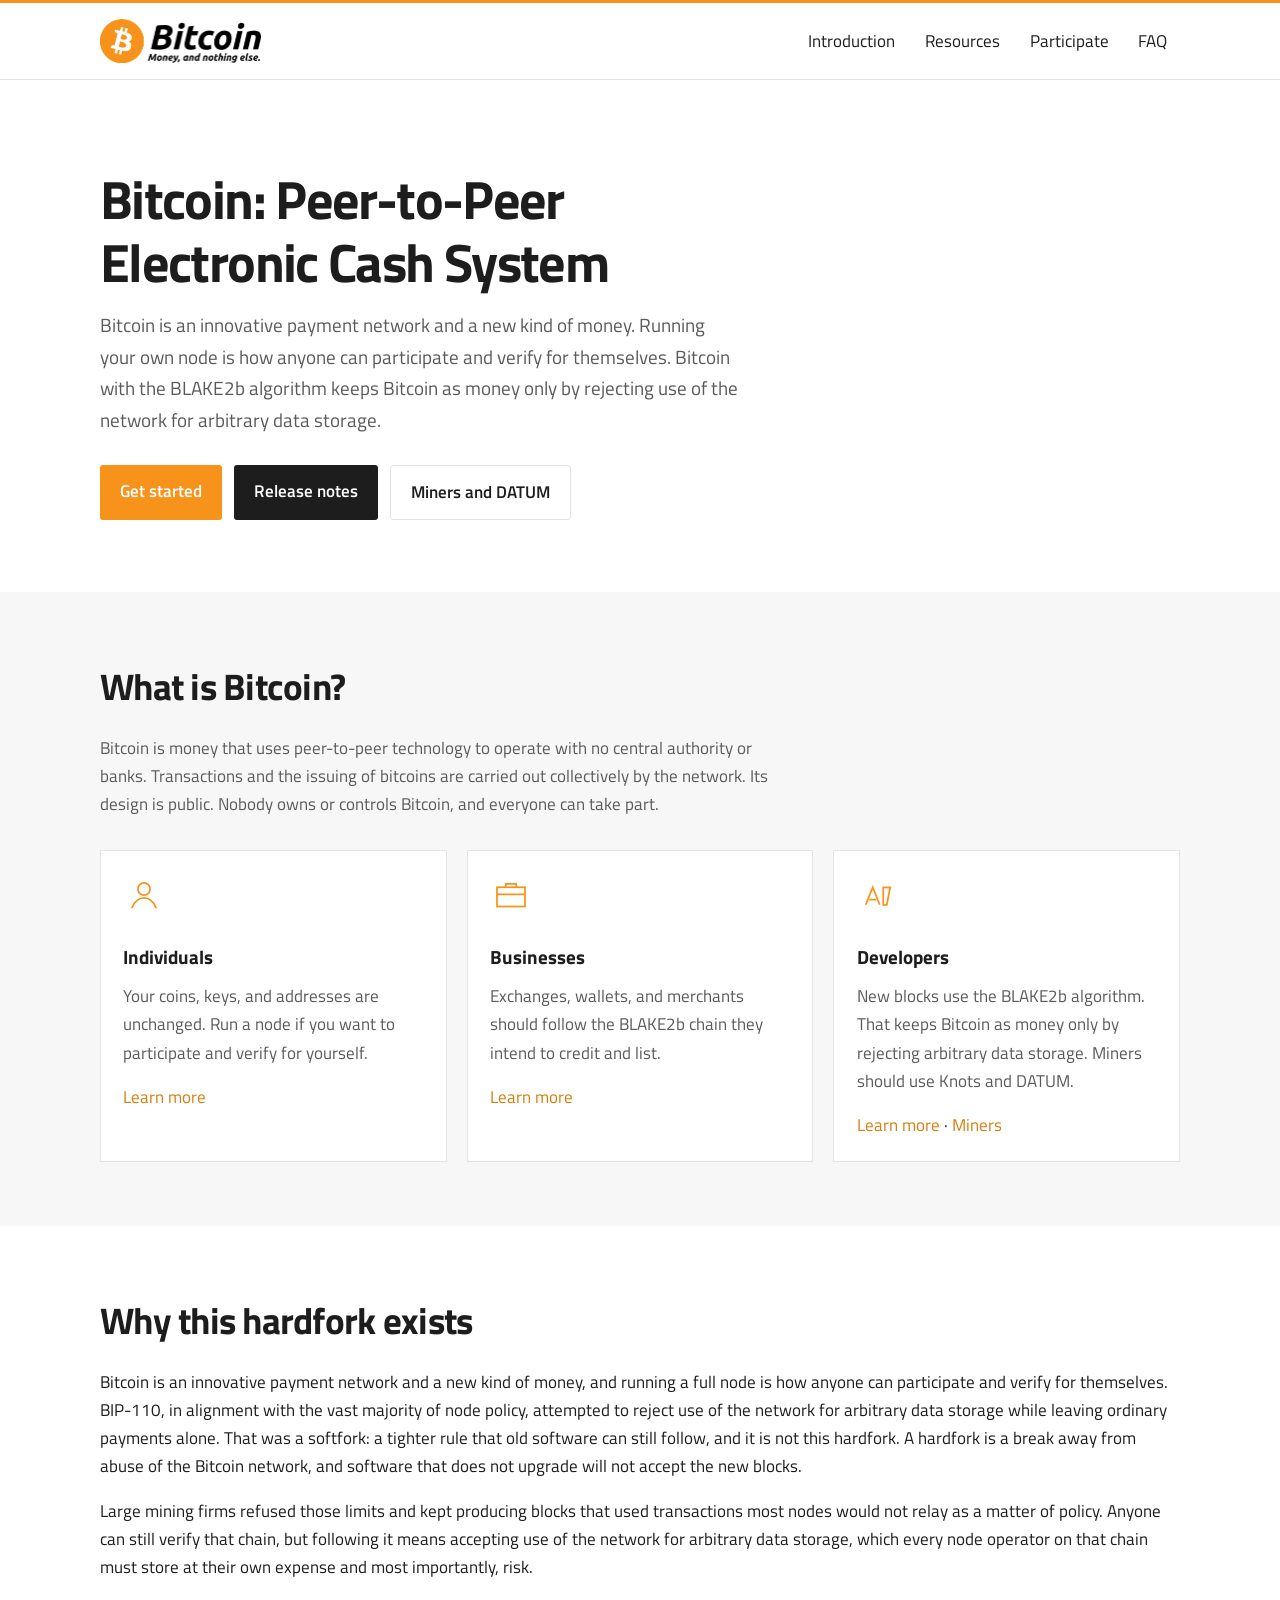
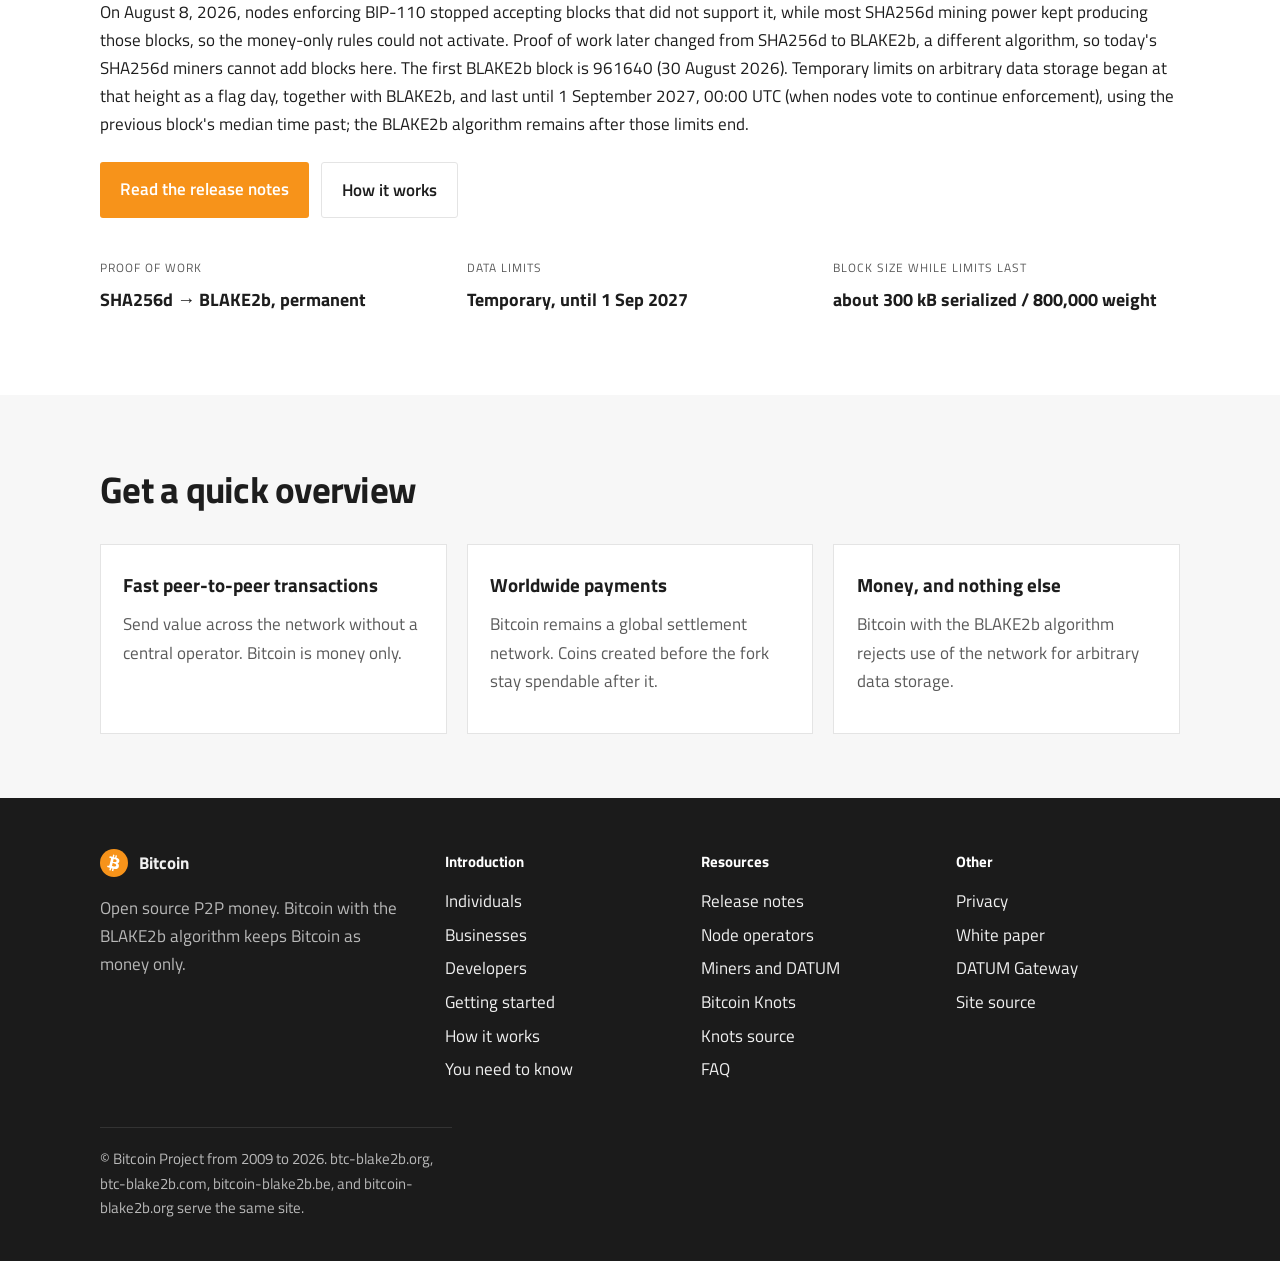
==== commit 35336f5e: "Add the site source footer and SIGHASH_UNIFIED send-to-self copy." ====
--- a/index.html
+++ b/index.html
@@ -61,7 +61,7 @@
                 <div class="nav-item" data-dropdown>
                     <button type="button" data-dropdown-button aria-expanded="false">Resources</button>
                     <div class="dropdown-menu">
-                        <a href="/release">Release notes</a>
+                        <a href="https://github.com/bitcoinknots/bitcoin/blob/v29.4.1.knots20260508/doc/release-notes.md" rel="noopener">Release notes</a>
                         <a href="/nodes">Node operators</a>
                         <a href="/miners">Miners and DATUM</a>
                         <a href="/mining">Bitcoin Knots</a>
@@ -81,7 +81,7 @@
                 <p class="lede">Bitcoin is an innovative payment network and a new kind of money. Running your own node is how anyone can participate and verify for themselves. Bitcoin with the BLAKE2b algorithm keeps Bitcoin as money only by rejecting use of the network for arbitrary data storage.</p>
                 <div class="hero-actions">
                     <a class="button button-primary" href="/getting-started">Get started</a>
-                    <a class="button button-secondary" href="/release">Release notes</a>
+                    <a class="button button-secondary" href="https://github.com/bitcoinknots/bitcoin/blob/v29.4.1.knots20260508/doc/release-notes.md" rel="noopener">Release notes</a>
                     <a class="button button-ghost" href="/miners">Miners and DATUM</a>
                 </div>
             </div>
@@ -121,7 +121,7 @@
                 <p>Large mining firms refused those limits and kept producing blocks that used transactions most nodes would not relay as a matter of policy. Anyone can still verify that chain, but following it means accepting use of the network for arbitrary data storage, which every node operator on that chain must store at their own expense and most importantly, risk.</p>
                 <p>On August 8, 2026, nodes enforcing BIP-110 stopped accepting blocks that did not support it, while most SHA256d mining power kept producing those blocks, so the money-only rules could not activate. Proof of work later changed from SHA256d to BLAKE2b, a different algorithm, so today's SHA256d miners cannot add blocks here. The first BLAKE2b block is 961640 (30 August 2026). Temporary limits on arbitrary data storage began at that height as a flag day, together with BLAKE2b, and last until 1 September 2027, 00:00 UTC (when nodes vote to continue enforcement), using the previous block's median time past; the BLAKE2b algorithm remains after those limits end.</p>
                 <div class="button-row" style="margin-top:1.5rem;">
-                    <a class="button button-primary" href="/release">Read the release notes</a>
+                    <a class="button button-primary" href="https://github.com/bitcoinknots/bitcoin/blob/v29.4.1.knots20260508/doc/release-notes.md" rel="noopener">Read the release notes</a>
                     <a class="button button-ghost" href="/how-it-works">How it works</a>
                 </div>
                 <dl class="fact-row">
@@ -186,7 +186,7 @@
                 <div>
                     <h2>Resources</h2>
                     <ul>
-                        <li><a href="/release">Release notes</a></li>
+                        <li><a href="https://github.com/bitcoinknots/bitcoin/blob/v29.4.1.knots20260508/doc/release-notes.md" rel="noopener">Release notes</a></li>
                         <li><a href="/nodes">Node operators</a></li>
                         <li><a href="/miners">Miners and DATUM</a></li>
                         <li><a href="/mining">Bitcoin Knots</a></li>
@@ -200,6 +200,7 @@
                         <li><a href="/privacy">Privacy</a></li>
                         <li><a href="https://bitcoin.org/bitcoin.pdf" rel="noopener">White paper</a></li>
                         <li><a href="https://github.com/CONVOYMining/datum_gateway" rel="noopener">DATUM Gateway</a></li>
+                        <li><a href="https://github.com/innerhat-dev/bitcoin-blake2b.org" rel="noopener">Site source</a></li>
                     </ul>
                 </div>
             </div>
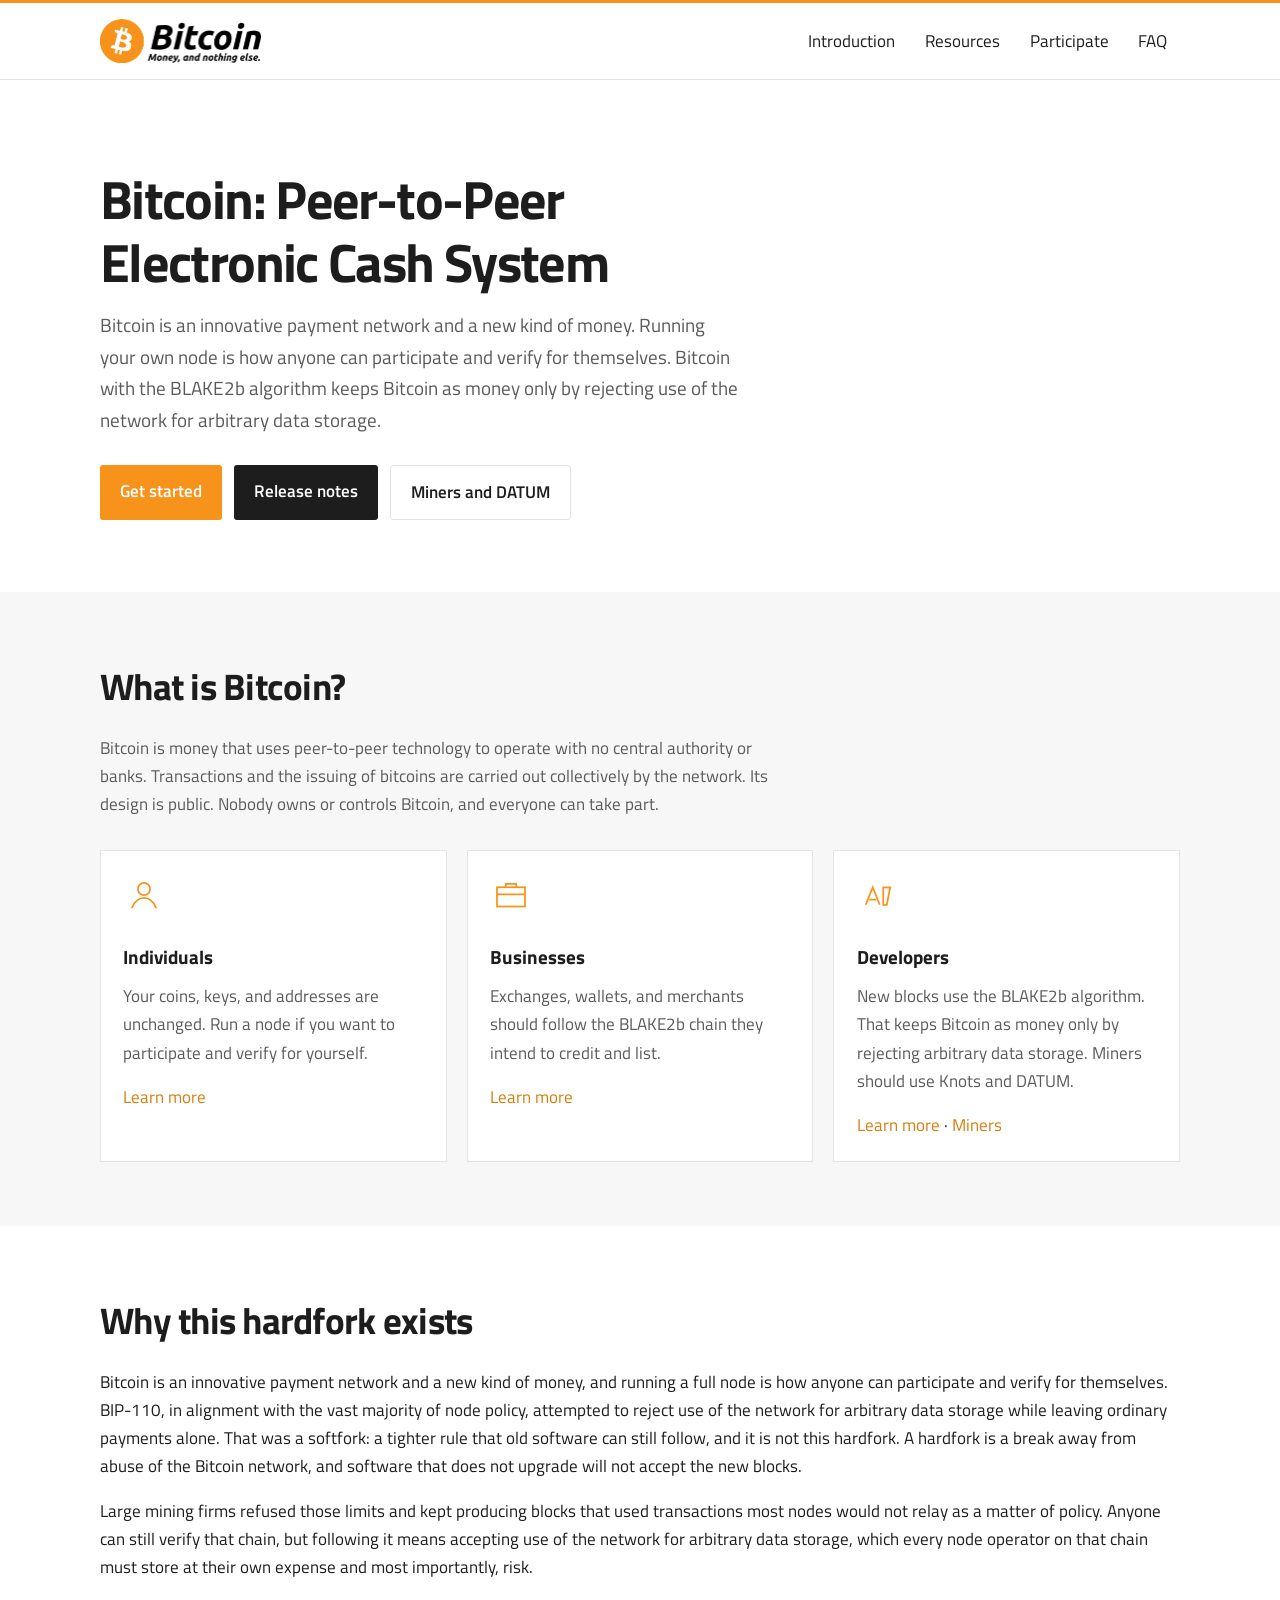
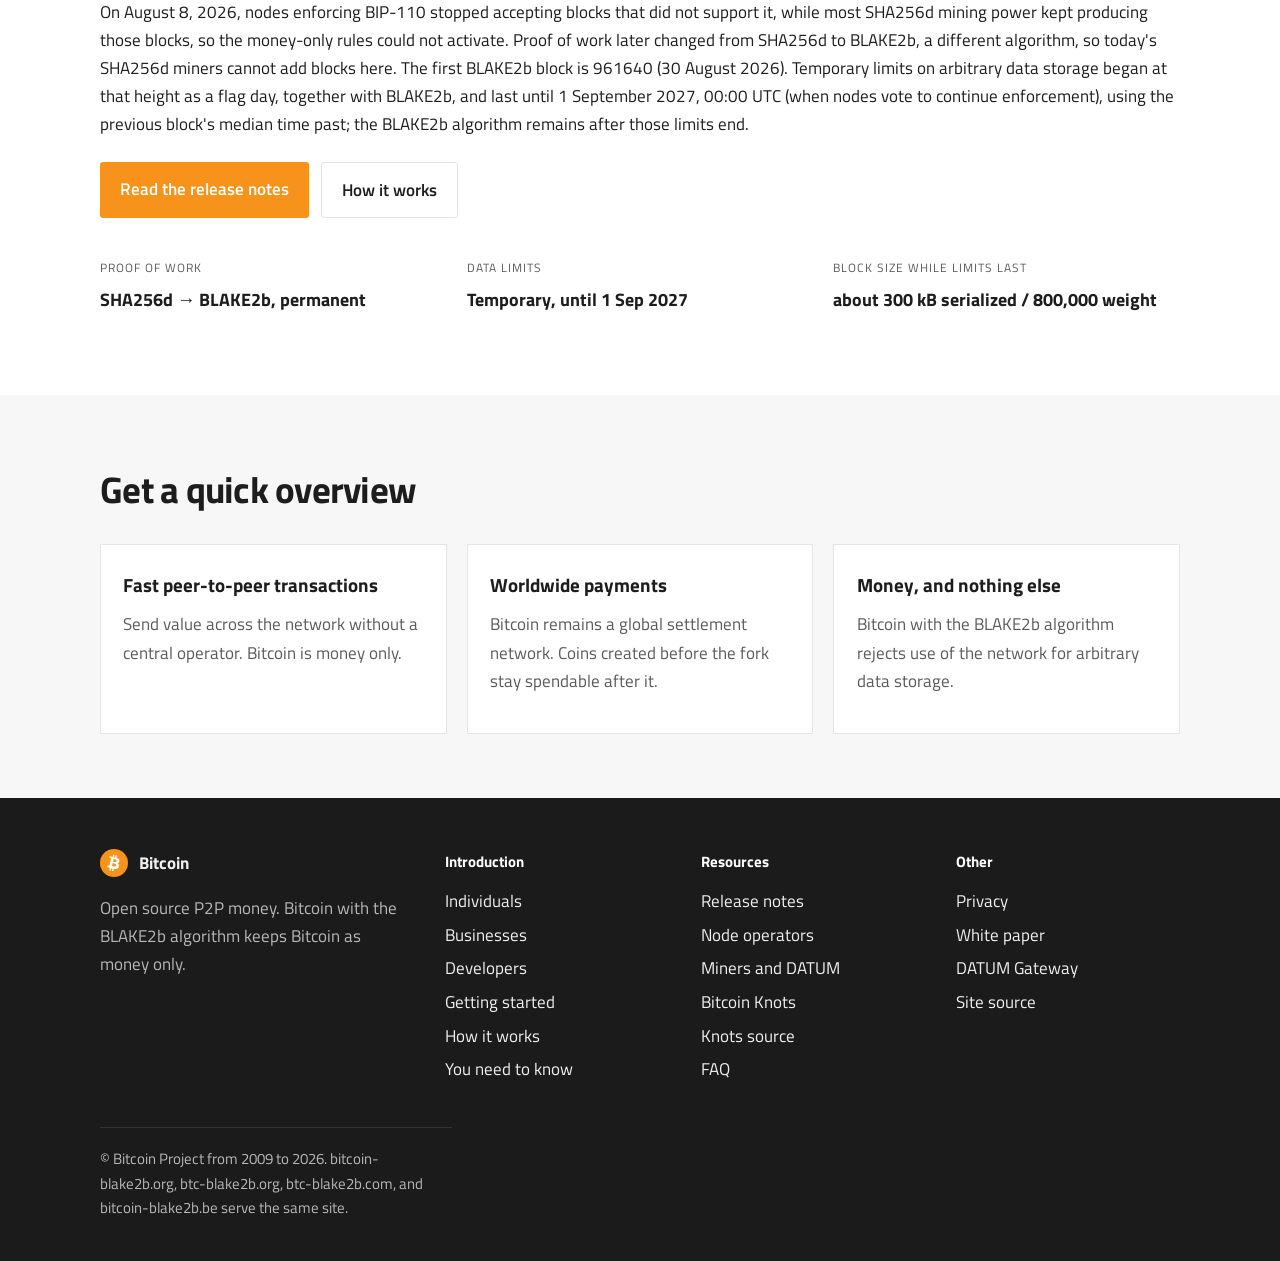
==== commit f5178b40: "List bitcoin-blake2b.org first among the published site hostnames." ====
--- a/index.html
+++ b/index.html
@@ -34,7 +34,7 @@
         "name": "Bitcoin",
         "url": "https://btc-blake2b.org/",
         "description": "Bitcoin is an innovative payment network and a new kind of money. Bitcoin with the BLAKE2b algorithm keeps Bitcoin as money only by rejecting arbitrary data storage.",
-        "alternateName": ["btc-blake2b.org", "btc-blake2b.com", "bitcoin-blake2b.be", "bitcoin-blake2b.org"]
+        "alternateName": ["bitcoin-blake2b.org", "btc-blake2b.org", "btc-blake2b.com", "bitcoin-blake2b.be"]
     }
     </script>
 </head>
@@ -204,7 +204,7 @@
                     </ul>
                 </div>
             </div>
-            <p class="footer-note">© Bitcoin Project from 2009 to 2026. btc-blake2b.org, btc-blake2b.com, bitcoin-blake2b.be, and bitcoin-blake2b.org serve the same site.</p>
+            <p class="footer-note">© Bitcoin Project from 2009 to 2026. bitcoin-blake2b.org, btc-blake2b.org, btc-blake2b.com, and bitcoin-blake2b.be serve the same site.</p>
         </div>
     </footer>
     <script src="/static/site.js?v=4"></script>
